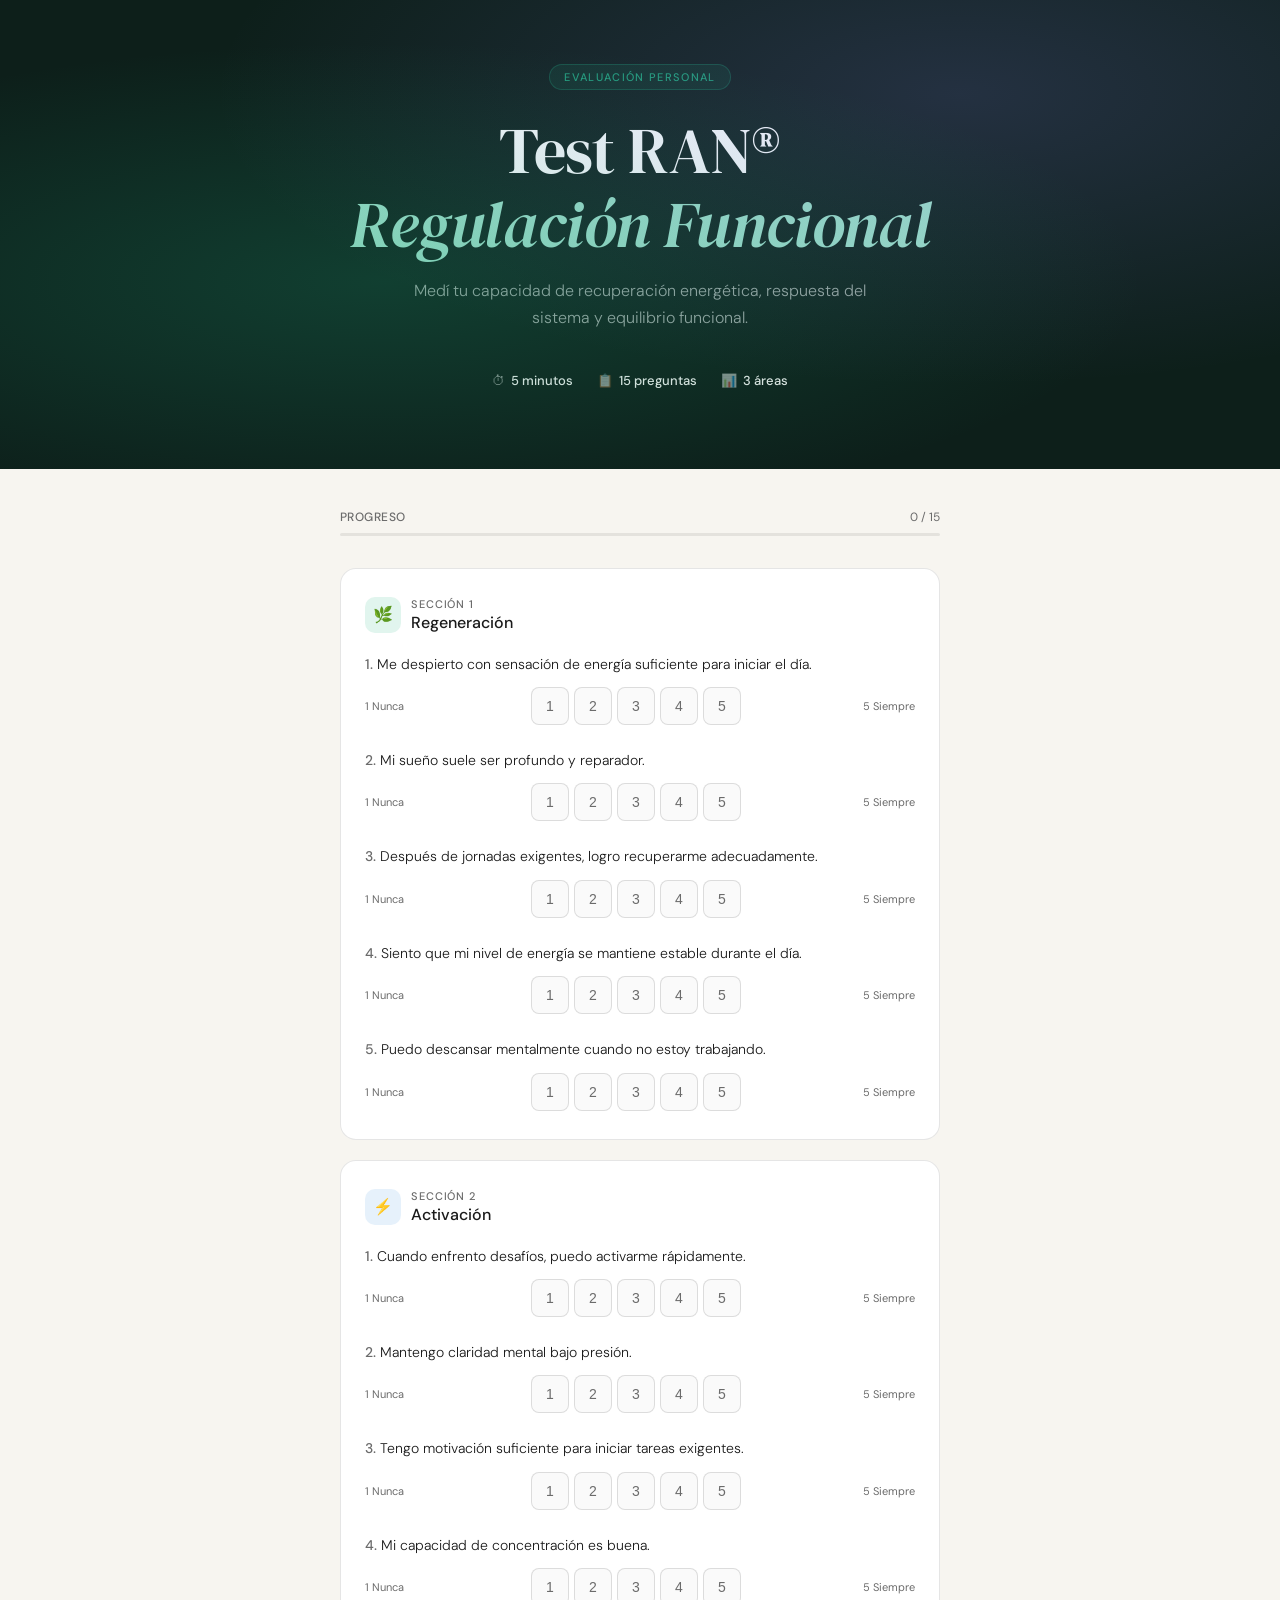
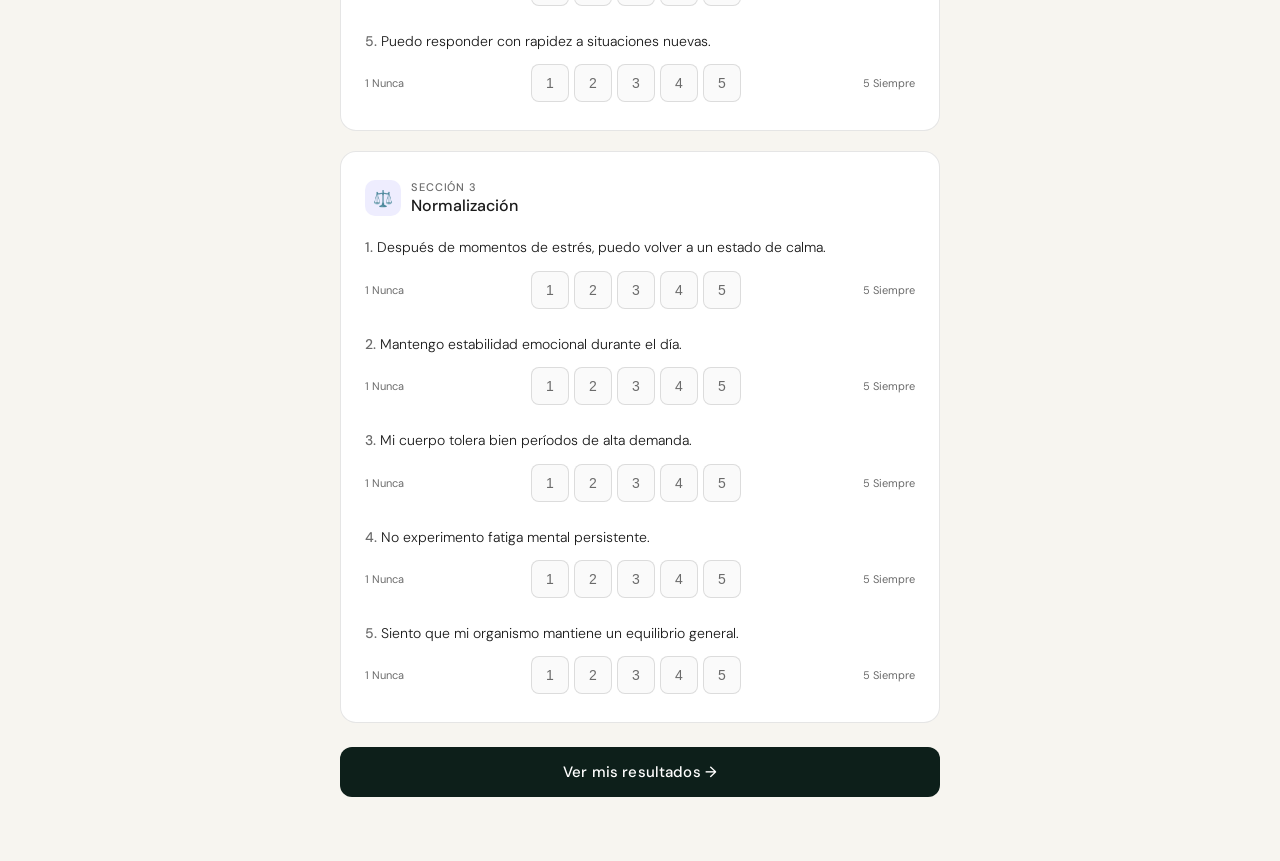
==== test-RAN.html @ b64b90e2 "Add test-RAN.html file" ====
<!DOCTYPE html>
<html lang="es">
<head>
<meta charset="UTF-8">
<meta name="viewport" content="width=device-width, initial-scale=1.0">
<title>Test RAN® — Evaluación de Regulación Funcional</title>
<link href="https://fonts.googleapis.com/css2?family=DM+Serif+Display&family=DM+Sans:wght@300;400;500&display=swap" rel="stylesheet">
<style>
  *, *::before, *::after { box-sizing: border-box; margin: 0; padding: 0; }

  :root {
    --teal: #1D9E75;
    --teal-light: #E1F5EE;
    --teal-dark: #0F6E56;
    --blue: #378ADD;
    --blue-light: #E6F1FB;
    --blue-dark: #185FA5;
    --purple: #7F77DD;
    --purple-light: #EEEDFE;
    --purple-dark: #534AB7;
    --amber: #BA7517;
    --amber-light: #FAEEDA;
    --red: #A32D2D;
    --red-light: #FCEBEB;
    --green: #3B6D11;
    --green-light: #EAF3DE;
    --text: #1a1a1a;
    --text-muted: #6b6b6b;
    --border: rgba(0,0,0,0.1);
    --bg: #f7f5f0;
    --card: #ffffff;
  }

  html { scroll-behavior: smooth; }

  body {
    font-family: 'DM Sans', sans-serif;
    background: var(--bg);
    color: var(--text);
    min-height: 100vh;
    padding: 0;
  }

  /* HERO */
  .hero {
    background: #0d1f1a;
    color: #fff;
    padding: 4rem 1.5rem 5rem;
    text-align: center;
    position: relative;
    overflow: hidden;
  }
  .hero::before {
    content: '';
    position: absolute;
    inset: 0;
    background: radial-gradient(ellipse at 30% 60%, rgba(29,158,117,0.25) 0%, transparent 60%),
                radial-gradient(ellipse at 75% 20%, rgba(127,119,221,0.2) 0%, transparent 55%);
    pointer-events: none;
  }
  .hero-eyebrow {
    display: inline-block;
    font-size: 11px;
    font-weight: 500;
    letter-spacing: 0.12em;
    text-transform: uppercase;
    color: var(--teal);
    background: rgba(29,158,117,0.12);
    border: 1px solid rgba(29,158,117,0.3);
    padding: 5px 14px;
    border-radius: 100px;
    margin-bottom: 1.5rem;
  }
  .hero h1 {
    font-family: 'DM Serif Display', serif;
    font-size: clamp(2.4rem, 6vw, 4rem);
    font-weight: 400;
    line-height: 1.15;
    margin-bottom: 1rem;
    letter-spacing: -0.01em;
  }
  .hero h1 em {
    font-style: italic;
    color: #9FE1CB;
  }
  .hero-sub {
    font-size: 16px;
    color: rgba(255,255,255,0.6);
    max-width: 480px;
    margin: 0 auto 2.5rem;
    line-height: 1.7;
    font-weight: 300;
  }
  .hero-meta {
    display: flex; gap: 1.5rem; justify-content: center; flex-wrap: wrap;
  }
  .hero-chip {
    font-size: 13px;
    color: rgba(255,255,255,0.5);
    display: flex; align-items: center; gap: 6px;
  }
  .hero-chip span { color: rgba(255,255,255,0.9); font-weight: 500; }

  /* MAIN */
  .container { max-width: 640px; margin: 0 auto; padding: 2.5rem 1.25rem 4rem; }

  /* PROGRESS */
  .progress-wrap { margin-bottom: 2rem; }
  .progress-top { display: flex; justify-content: space-between; align-items: center; margin-bottom: 8px; }
  .progress-label { font-size: 12px; color: var(--text-muted); font-weight: 500; letter-spacing: 0.04em; text-transform: uppercase; }
  .progress-count { font-size: 12px; color: var(--text-muted); }
  .progress-bar { height: 3px; background: rgba(0,0,0,0.08); border-radius: 2px; }
  .progress-fill { height: 100%; border-radius: 2px; background: var(--teal); transition: width 0.4s ease; }

  /* SECTION CARD */
  .section-card {
    background: var(--card);
    border-radius: 16px;
    border: 1px solid var(--border);
    padding: 1.75rem 1.5rem;
    margin-bottom: 1.25rem;
    animation: fadeUp 0.4s ease both;
  }
  @keyframes fadeUp {
    from { opacity: 0; transform: translateY(12px); }
    to { opacity: 1; transform: translateY(0); }
  }
  .section-card:nth-child(2) { animation-delay: 0.05s; }
  .section-card:nth-child(3) { animation-delay: 0.1s; }

  .section-head { display: flex; align-items: center; gap: 10px; margin-bottom: 1.25rem; }
  .section-icon {
    width: 36px; height: 36px; border-radius: 10px;
    display: flex; align-items: center; justify-content: center;
    font-size: 16px;
  }
  .icon-teal { background: var(--teal-light); }
  .icon-blue { background: var(--blue-light); }
  .icon-purple { background: var(--purple-light); }
  .section-info {}
  .section-num { font-size: 11px; font-weight: 500; color: var(--text-muted); text-transform: uppercase; letter-spacing: 0.08em; }
  .section-name { font-size: 16px; font-weight: 500; color: var(--text); margin-top: 1px; }

  /* QUESTIONS */
  .question { margin-bottom: 1.5rem; }
  .question:last-child { margin-bottom: 0; }
  .q-text {
    font-size: 14px; line-height: 1.6; color: var(--text);
    margin-bottom: 12px; font-weight: 300;
  }
  .q-num-inline { font-weight: 500; color: var(--text-muted); }
  .scale-wrap { display: flex; align-items: center; gap: 8px; }
  .scale-legend { font-size: 11px; color: var(--text-muted); white-space: nowrap; min-width: 44px; font-weight: 400; }
  .scale-legend.right { text-align: right; }
  .scale-btns { display: flex; gap: 5px; flex: 1; justify-content: center; }
  .sbtn {
    width: 38px; height: 38px; border-radius: 8px;
    border: 1px solid rgba(0,0,0,0.12);
    background: #fafafa;
    font-size: 14px; font-weight: 500; color: var(--text-muted);
    cursor: pointer; transition: all 0.15s;
    display: flex; align-items: center; justify-content: center;
  }
  .sbtn:hover { border-color: rgba(0,0,0,0.25); color: var(--text); transform: translateY(-1px); }
  .sbtn.active-teal { background: var(--teal); border-color: var(--teal-dark); color: #fff; transform: translateY(-1px); }
  .sbtn.active-blue { background: var(--blue); border-color: var(--blue-dark); color: #fff; transform: translateY(-1px); }
  .sbtn.active-purple { background: var(--purple); border-color: var(--purple-dark); color: #fff; transform: translateY(-1px); }

  /* SUBMIT */
  .submit-wrap { margin-top: 1.5rem; }
  .warn { font-size: 13px; color: var(--red); background: var(--red-light); border-radius: 8px; padding: 10px 14px; margin-bottom: 12px; display: none; }
  .submit-btn {
    width: 100%; padding: 15px;
    background: #0d1f1a; color: #fff;
    border: none; border-radius: 12px;
    font-family: 'DM Sans', sans-serif;
    font-size: 15px; font-weight: 500;
    cursor: pointer; transition: all 0.2s;
    letter-spacing: 0.01em;
  }
  .submit-btn:hover { background: #162e27; transform: translateY(-1px); }
  .submit-btn:active { transform: scale(0.99); }

  /* RESULTS */
  #result-view { display: none; animation: fadeUp 0.5s ease both; }
  .result-hero {
    background: #0d1f1a; color: #fff;
    border-radius: 16px; padding: 2rem 1.75rem;
    margin-bottom: 1.25rem; text-align: center;
    position: relative; overflow: hidden;
  }
  .result-hero::before {
    content: '';
    position: absolute; inset: 0;
    background: radial-gradient(ellipse at 50% 0%, rgba(29,158,117,0.3) 0%, transparent 70%);
    pointer-events: none;
  }
  .result-hero h2 {
    font-family: 'DM Serif Display', serif;
    font-size: 2rem; font-weight: 400;
    margin-bottom: 6px;
  }
  .result-hero p { font-size: 13px; color: rgba(255,255,255,0.5); font-weight: 300; }

  .area-card {
    background: var(--card);
    border: 1px solid var(--border);
    border-radius: 16px;
    padding: 1.5rem;
    margin-bottom: 1rem;
  }
  .area-top { display: flex; justify-content: space-between; align-items: flex-start; margin-bottom: 12px; }
  .area-label { font-size: 13px; color: var(--text-muted); font-weight: 400; margin-bottom: 2px; }
  .area-name-big { font-size: 17px; font-weight: 500; color: var(--text); }
  .area-score-big { font-size: 2rem; font-weight: 500; line-height: 1; }
  .area-score-max { font-size: 13px; color: var(--text-muted); }
  .area-bar-bg { height: 5px; background: rgba(0,0,0,0.07); border-radius: 3px; margin-bottom: 12px; }
  .area-bar-fill { height: 100%; border-radius: 3px; transition: width 0.8s cubic-bezier(.4,0,.2,1); width: 0; }
  .area-diag { display: inline-block; font-size: 13px; font-weight: 500; padding: 5px 12px; border-radius: 100px; }
  .d-opt { background: var(--green-light); color: var(--green); }
  .d-bien { background: var(--blue-light); color: var(--blue-dark); }
  .d-riesgo { background: var(--amber-light); color: var(--amber); }
  .d-dis { background: var(--red-light); color: var(--red); }

  .scale-ref {
    background: var(--card); border: 1px solid var(--border);
    border-radius: 12px; padding: 1.25rem 1.5rem; margin-bottom: 1.25rem;
  }
  .scale-ref h3 { font-size: 13px; font-weight: 500; color: var(--text-muted); text-transform: uppercase; letter-spacing: 0.06em; margin-bottom: 12px; }
  .scale-item { display: flex; align-items: center; gap: 10px; margin-bottom: 8px; font-size: 13px; }
  .scale-dot { width: 8px; height: 8px; border-radius: 50%; flex-shrink: 0; }
  .scale-item:last-child { margin-bottom: 0; }

  .result-footer { font-size: 12px; color: var(--text-muted); line-height: 1.7; text-align: center; margin-bottom: 1.5rem; font-weight: 300; }

  .restart-btn {
    width: 100%; padding: 13px;
    background: transparent; color: var(--text-muted);
    border: 1px solid var(--border); border-radius: 12px;
    font-family: 'DM Sans', sans-serif; font-size: 14px;
    cursor: pointer; transition: all 0.15s;
  }
  .restart-btn:hover { background: rgba(0,0,0,0.04); color: var(--text); }

  @media (max-width: 480px) {
    .hero { padding: 3rem 1.25rem 4rem; }
    .sbtn { width: 34px; height: 34px; font-size: 13px; }
    .scale-legend { display: none; }
    .scale-btns { justify-content: space-between; width: 100%; }
  }
</style>
</head>
<body>

<div class="hero">
  <div class="hero-eyebrow">Evaluación Personal</div>
  <h1>Test RAN®<br><em>Regulación Funcional</em></h1>
  <p class="hero-sub">Medí tu capacidad de recuperación energética, respuesta del sistema y equilibrio funcional.</p>
  <div class="hero-meta">
    <div class="hero-chip">⏱ <span>5 minutos</span></div>
    <div class="hero-chip">📋 <span>15 preguntas</span></div>
    <div class="hero-chip">📊 <span>3 áreas</span></div>
  </div>
</div>

<div class="container">

  <div id="form-view">
    <div class="progress-wrap">
      <div class="progress-top">
        <span class="progress-label">Progreso</span>
        <span class="progress-count" id="prog-count">0 / 15</span>
      </div>
      <div class="progress-bar"><div class="progress-fill" id="prog-fill" style="width:0%"></div></div>
    </div>

    <div class="section-card">
      <div class="section-head">
        <div class="section-icon icon-teal">🌿</div>
        <div class="section-info">
          <div class="section-num">Sección 1</div>
          <div class="section-name">Regeneración</div>
        </div>
      </div>
      <div id="s1-q"></div>
    </div>

    <div class="section-card">
      <div class="section-head">
        <div class="section-icon icon-blue">⚡</div>
        <div class="section-info">
          <div class="section-num">Sección 2</div>
          <div class="section-name">Activación</div>
        </div>
      </div>
      <div id="s2-q"></div>
    </div>

    <div class="section-card">
      <div class="section-head">
        <div class="section-icon icon-purple">⚖️</div>
        <div class="section-info">
          <div class="section-num">Sección 3</div>
          <div class="section-name">Normalización</div>
        </div>
      </div>
      <div id="s3-q"></div>
    </div>

    <div class="submit-wrap">
      <div class="warn" id="warn">Por favor, respondé todas las preguntas antes de continuar.</div>
      <button class="submit-btn" onclick="submitTest()">Ver mis resultados →</button>
    </div>
  </div>

  <div id="result-view">
    <div class="result-hero">
      <h2>¡Test completado!</h2>
      <p>Resultados de tu evaluación RAN®</p>
    </div>

    <div id="areas-out"></div>

    <div class="scale-ref">
      <h3>Escala de referencia</h3>
      <div class="scale-item"><div class="scale-dot" style="background:#3B6D11"></div><strong>20–25 pts:</strong> Sistema funcional óptimo</div>
      <div class="scale-item"><div class="scale-dot" style="background:#185FA5"></div><strong>15–19 pts:</strong> Área funcional pero mejorable</div>
      <div class="scale-item"><div class="scale-dot" style="background:#BA7517"></div><strong>10–14 pts:</strong> Riesgo de desregulación</div>
      <div class="scale-item"><div class="scale-dot" style="background:#A32D2D"></div><strong>Menos de 10 pts:</strong> Disfunción significativa</div>
    </div>

    <p class="result-footer">Este test evalúa tu capacidad de recuperación energética,<br>respuesta del sistema y regulación funcional.</p>
    <button class="restart-btn" onclick="restartTest()">↺ Volver a realizar el test</button>
  </div>

</div>

<script>
const DATA = [
  { id:'s1', cls:'active-teal', color:'#1D9E75', name:'Regeneración', qs:[
    'Me despierto con sensación de energía suficiente para iniciar el día.',
    'Mi sueño suele ser profundo y reparador.',
    'Después de jornadas exigentes, logro recuperarme adecuadamente.',
    'Siento que mi nivel de energía se mantiene estable durante el día.',
    'Puedo descansar mentalmente cuando no estoy trabajando.'
  ]},
  { id:'s2', cls:'active-blue', color:'#378ADD', name:'Activación', qs:[
    'Cuando enfrento desafíos, puedo activarme rápidamente.',
    'Mantengo claridad mental bajo presión.',
    'Tengo motivación suficiente para iniciar tareas exigentes.',
    'Mi capacidad de concentración es buena.',
    'Puedo responder con rapidez a situaciones nuevas.'
  ]},
  { id:'s3', cls:'active-purple', color:'#7F77DD', name:'Normalización', qs:[
    'Después de momentos de estrés, puedo volver a un estado de calma.',
    'Mantengo estabilidad emocional durante el día.',
    'Mi cuerpo tolera bien períodos de alta demanda.',
    'No experimento fatiga mental persistente.',
    'Siento que mi organismo mantiene un equilibrio general.'
  ]}
];

const answers = {};

function getDiag(s) {
  if (s >= 20) return { text:'Sistema funcional óptimo', cls:'d-opt' };
  if (s >= 15) return { text:'Área funcional pero mejorable', cls:'d-bien' };
  if (s >= 10) return { text:'Riesgo de desregulación', cls:'d-riesgo' };
  return { text:'Disfunción significativa', cls:'d-dis' };
}

function buildAll() {
  DATA.forEach(sec => {
    const wrap = document.getElementById(sec.id + '-q');
    wrap.innerHTML = '';
    sec.qs.forEach((q, i) => {
      const div = document.createElement('div');
      div.className = 'question';
      div.innerHTML = `<p class="q-text"><span class="q-num-inline">${i+1}.</span> ${q}</p>
        <div class="scale-wrap">
          <span class="scale-legend">1 Nunca</span>
          <div class="scale-btns" id="${sec.id}-q${i}">
            ${[1,2,3,4,5].map(v=>`<button class="sbtn" onclick="pick('${sec.id}',${i},${v},this,'${sec.cls}')">${v}</button>`).join('')}
          </div>
          <span class="scale-legend right">5 Siempre</span>
        </div>`;
      wrap.appendChild(div);
    });
  });
}

function pick(sid, qi, val, btn, cls) {
  const key = sid + '-' + qi;
  answers[key] = val;
  const row = document.getElementById(sid + '-q' + qi);
  row.querySelectorAll('.sbtn').forEach(b => b.className = 'sbtn');
  btn.classList.add(cls);
  const total = Object.keys(answers).length;
  document.getElementById('prog-fill').style.width = (total / 15 * 100) + '%';
  document.getElementById('prog-count').textContent = total + ' / 15';
}

function submitTest() {
  if (Object.keys(answers).length < 15) {
    document.getElementById('warn').style.display = 'block';
    return;
  }
  document.getElementById('warn').style.display = 'none';

  const out = document.getElementById('areas-out');
  out.innerHTML = '';

  DATA.forEach(sec => {
    let score = 0;
    for (let i = 0; i < 5; i++) score += answers[sec.id + '-' + i];
    const pct = Math.round(score / 25 * 100);
    const d = getDiag(score);
    const card = document.createElement('div');
    card.className = 'area-card';
    card.innerHTML = `
      <div class="area-top">
        <div>
          <div class="area-label">Área evaluada</div>
          <div class="area-name-big">${sec.name}</div>
        </div>
        <div style="text-align:right">
          <div class="area-score-big" style="color:${sec.color}">${score}</div>
          <div class="area-score-max">/ 25 pts</div>
        </div>
      </div>
      <div class="area-bar-bg"><div class="area-bar-fill" id="bar-${sec.id}" style="background:${sec.color}"></div></div>
      <span class="area-diag ${d.cls}">${d.text}</span>`;
    out.appendChild(card);
    setTimeout(() => {
      document.getElementById('bar-' + sec.id).style.width = pct + '%';
    }, 100);
  });

  document.getElementById('form-view').style.display = 'none';
  document.getElementById('result-view').style.display = 'block';
  window.scrollTo({ top: 0, behavior: 'smooth' });
}

function restartTest() {
  for (let k in answers) delete answers[k];
  buildAll();
  document.getElementById('prog-fill').style.width = '0%';
  document.getElementById('prog-count').textContent = '0 / 15';
  document.getElementById('result-view').style.display = 'none';
  document.getElementById('form-view').style.display = 'block';
  window.scrollTo({ top: 0, behavior: 'smooth' });
}

buildAll();
</script>
</body>
</html>
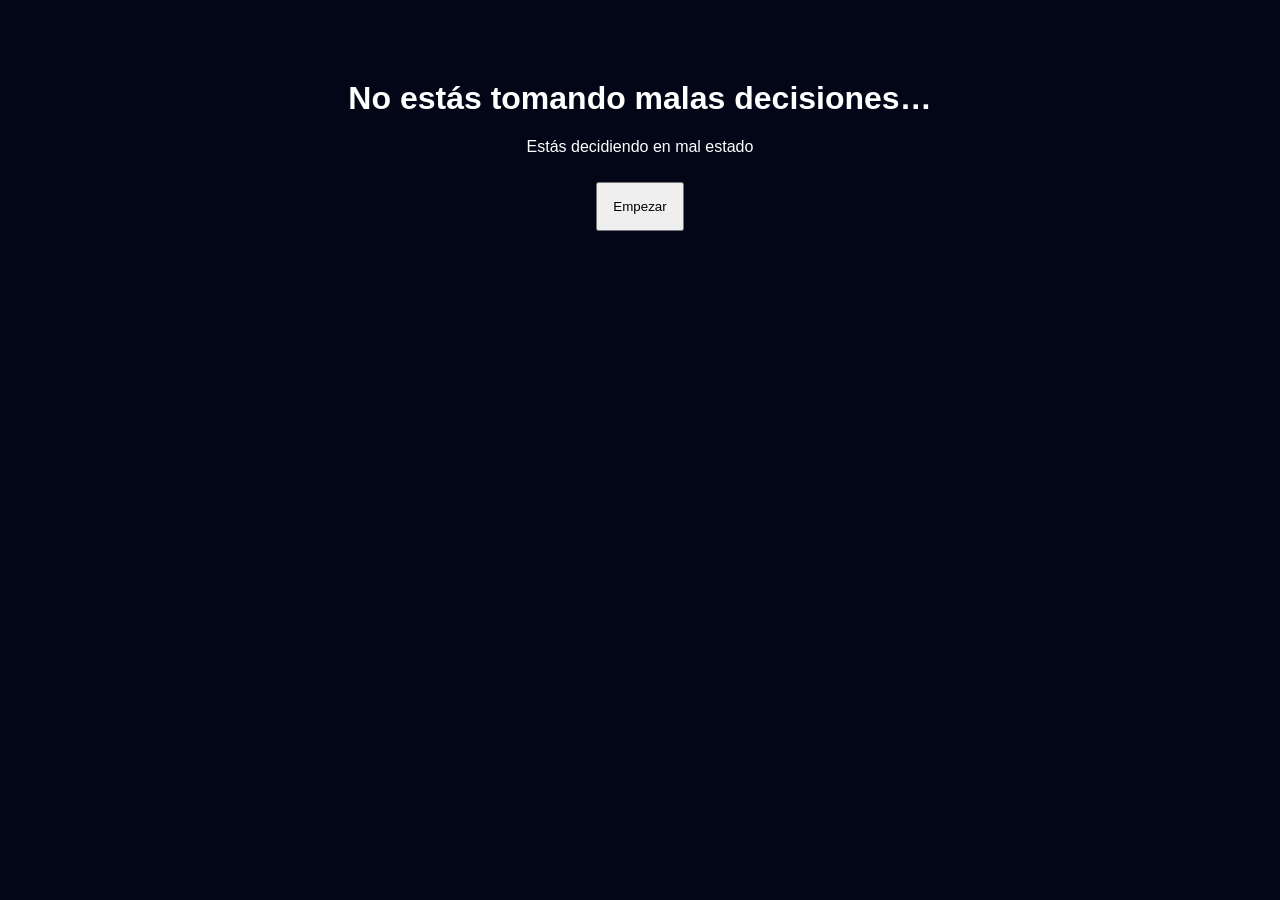
==== commit 627bbbc9: "Update test-RAN.html" ====
--- a/test-RAN.html
+++ b/test-RAN.html
@@ -2,456 +2,104 @@
 <html lang="es">
 <head>
 <meta charset="UTF-8">
-<meta name="viewport" content="width=device-width, initial-scale=1.0">
-<title>Test RAN® — Evaluación de Regulación Funcional</title>
-<link href="https://fonts.googleapis.com/css2?family=DM+Serif+Display&family=DM+Sans:wght@300;400;500&display=swap" rel="stylesheet">
+<title>RAN Test</title>
+
 <style>
-  *, *::before, *::after { box-sizing: border-box; margin: 0; padding: 0; }
+body {
+  margin: 0;
+  font-family: Arial;
+  background: #020617;
+  color: white;
+  text-align: center;
+}
+.card {
+  max-width: 600px;
+  margin: 80px auto;
+}
+button {
+  padding: 15px;
+  margin: 10px;
+  cursor: pointer;
+}
+.hidden { display: none; }
+</style>
 
-  :root {
-    --teal: #1D9E75;
-    --teal-light: #E1F5EE;
-    --teal-dark: #0F6E56;
-    --blue: #378ADD;
-    --blue-light: #E6F1FB;
-    --blue-dark: #185FA5;
-    --purple: #7F77DD;
-    --purple-light: #EEEDFE;
-    --purple-dark: #534AB7;
-    --amber: #BA7517;
-    --amber-light: #FAEEDA;
-    --red: #A32D2D;
-    --red-light: #FCEBEB;
-    --green: #3B6D11;
-    --green-light: #EAF3DE;
-    --text: #1a1a1a;
-    --text-muted: #6b6b6b;
-    --border: rgba(0,0,0,0.1);
-    --bg: #f7f5f0;
-    --card: #ffffff;
-  }
-
-  html { scroll-behavior: smooth; }
-
-  body {
-    font-family: 'DM Sans', sans-serif;
-    background: var(--bg);
-    color: var(--text);
-    min-height: 100vh;
-    padding: 0;
-  }
-
-  /* HERO */
-  .hero {
-    background: #0d1f1a;
-    color: #fff;
-    padding: 4rem 1.5rem 5rem;
-    text-align: center;
-    position: relative;
-    overflow: hidden;
-  }
-  .hero::before {
-    content: '';
-    position: absolute;
-    inset: 0;
-    background: radial-gradient(ellipse at 30% 60%, rgba(29,158,117,0.25) 0%, transparent 60%),
-                radial-gradient(ellipse at 75% 20%, rgba(127,119,221,0.2) 0%, transparent 55%);
-    pointer-events: none;
-  }
-  .hero-eyebrow {
-    display: inline-block;
-    font-size: 11px;
-    font-weight: 500;
-    letter-spacing: 0.12em;
-    text-transform: uppercase;
-    color: var(--teal);
-    background: rgba(29,158,117,0.12);
-    border: 1px solid rgba(29,158,117,0.3);
-    padding: 5px 14px;
-    border-radius: 100px;
-    margin-bottom: 1.5rem;
-  }
-  .hero h1 {
-    font-family: 'DM Serif Display', serif;
-    font-size: clamp(2.4rem, 6vw, 4rem);
-    font-weight: 400;
-    line-height: 1.15;
-    margin-bottom: 1rem;
-    letter-spacing: -0.01em;
-  }
-  .hero h1 em {
-    font-style: italic;
-    color: #9FE1CB;
-  }
-  .hero-sub {
-    font-size: 16px;
-    color: rgba(255,255,255,0.6);
-    max-width: 480px;
-    margin: 0 auto 2.5rem;
-    line-height: 1.7;
-    font-weight: 300;
-  }
-  .hero-meta {
-    display: flex; gap: 1.5rem; justify-content: center; flex-wrap: wrap;
-  }
-  .hero-chip {
-    font-size: 13px;
-    color: rgba(255,255,255,0.5);
-    display: flex; align-items: center; gap: 6px;
-  }
-  .hero-chip span { color: rgba(255,255,255,0.9); font-weight: 500; }
-
-  /* MAIN */
-  .container { max-width: 640px; margin: 0 auto; padding: 2.5rem 1.25rem 4rem; }
-
-  /* PROGRESS */
-  .progress-wrap { margin-bottom: 2rem; }
-  .progress-top { display: flex; justify-content: space-between; align-items: center; margin-bottom: 8px; }
-  .progress-label { font-size: 12px; color: var(--text-muted); font-weight: 500; letter-spacing: 0.04em; text-transform: uppercase; }
-  .progress-count { font-size: 12px; color: var(--text-muted); }
-  .progress-bar { height: 3px; background: rgba(0,0,0,0.08); border-radius: 2px; }
-  .progress-fill { height: 100%; border-radius: 2px; background: var(--teal); transition: width 0.4s ease; }
-
-  /* SECTION CARD */
-  .section-card {
-    background: var(--card);
-    border-radius: 16px;
-    border: 1px solid var(--border);
-    padding: 1.75rem 1.5rem;
-    margin-bottom: 1.25rem;
-    animation: fadeUp 0.4s ease both;
-  }
-  @keyframes fadeUp {
-    from { opacity: 0; transform: translateY(12px); }
-    to { opacity: 1; transform: translateY(0); }
-  }
-  .section-card:nth-child(2) { animation-delay: 0.05s; }
-  .section-card:nth-child(3) { animation-delay: 0.1s; }
-
-  .section-head { display: flex; align-items: center; gap: 10px; margin-bottom: 1.25rem; }
-  .section-icon {
-    width: 36px; height: 36px; border-radius: 10px;
-    display: flex; align-items: center; justify-content: center;
-    font-size: 16px;
-  }
-  .icon-teal { background: var(--teal-light); }
-  .icon-blue { background: var(--blue-light); }
-  .icon-purple { background: var(--purple-light); }
-  .section-info {}
-  .section-num { font-size: 11px; font-weight: 500; color: var(--text-muted); text-transform: uppercase; letter-spacing: 0.08em; }
-  .section-name { font-size: 16px; font-weight: 500; color: var(--text); margin-top: 1px; }
-
-  /* QUESTIONS */
-  .question { margin-bottom: 1.5rem; }
-  .question:last-child { margin-bottom: 0; }
-  .q-text {
-    font-size: 14px; line-height: 1.6; color: var(--text);
-    margin-bottom: 12px; font-weight: 300;
-  }
-  .q-num-inline { font-weight: 500; color: var(--text-muted); }
-  .scale-wrap { display: flex; align-items: center; gap: 8px; }
-  .scale-legend { font-size: 11px; color: var(--text-muted); white-space: nowrap; min-width: 44px; font-weight: 400; }
-  .scale-legend.right { text-align: right; }
-  .scale-btns { display: flex; gap: 5px; flex: 1; justify-content: center; }
-  .sbtn {
-    width: 38px; height: 38px; border-radius: 8px;
-    border: 1px solid rgba(0,0,0,0.12);
-    background: #fafafa;
-    font-size: 14px; font-weight: 500; color: var(--text-muted);
-    cursor: pointer; transition: all 0.15s;
-    display: flex; align-items: center; justify-content: center;
-  }
-  .sbtn:hover { border-color: rgba(0,0,0,0.25); color: var(--text); transform: translateY(-1px); }
-  .sbtn.active-teal { background: var(--teal); border-color: var(--teal-dark); color: #fff; transform: translateY(-1px); }
-  .sbtn.active-blue { background: var(--blue); border-color: var(--blue-dark); color: #fff; transform: translateY(-1px); }
-  .sbtn.active-purple { background: var(--purple); border-color: var(--purple-dark); color: #fff; transform: translateY(-1px); }
-
-  /* SUBMIT */
-  .submit-wrap { margin-top: 1.5rem; }
-  .warn { font-size: 13px; color: var(--red); background: var(--red-light); border-radius: 8px; padding: 10px 14px; margin-bottom: 12px; display: none; }
-  .submit-btn {
-    width: 100%; padding: 15px;
-    background: #0d1f1a; color: #fff;
-    border: none; border-radius: 12px;
-    font-family: 'DM Sans', sans-serif;
-    font-size: 15px; font-weight: 500;
-    cursor: pointer; transition: all 0.2s;
-    letter-spacing: 0.01em;
-  }
-  .submit-btn:hover { background: #162e27; transform: translateY(-1px); }
-  .submit-btn:active { transform: scale(0.99); }
-
-  /* RESULTS */
-  #result-view { display: none; animation: fadeUp 0.5s ease both; }
-  .result-hero {
-    background: #0d1f1a; color: #fff;
-    border-radius: 16px; padding: 2rem 1.75rem;
-    margin-bottom: 1.25rem; text-align: center;
-    position: relative; overflow: hidden;
-  }
-  .result-hero::before {
-    content: '';
-    position: absolute; inset: 0;
-    background: radial-gradient(ellipse at 50% 0%, rgba(29,158,117,0.3) 0%, transparent 70%);
-    pointer-events: none;
-  }
-  .result-hero h2 {
-    font-family: 'DM Serif Display', serif;
-    font-size: 2rem; font-weight: 400;
-    margin-bottom: 6px;
-  }
-  .result-hero p { font-size: 13px; color: rgba(255,255,255,0.5); font-weight: 300; }
-
-  .area-card {
-    background: var(--card);
-    border: 1px solid var(--border);
-    border-radius: 16px;
-    padding: 1.5rem;
-    margin-bottom: 1rem;
-  }
-  .area-top { display: flex; justify-content: space-between; align-items: flex-start; margin-bottom: 12px; }
-  .area-label { font-size: 13px; color: var(--text-muted); font-weight: 400; margin-bottom: 2px; }
-  .area-name-big { font-size: 17px; font-weight: 500; color: var(--text); }
-  .area-score-big { font-size: 2rem; font-weight: 500; line-height: 1; }
-  .area-score-max { font-size: 13px; color: var(--text-muted); }
-  .area-bar-bg { height: 5px; background: rgba(0,0,0,0.07); border-radius: 3px; margin-bottom: 12px; }
-  .area-bar-fill { height: 100%; border-radius: 3px; transition: width 0.8s cubic-bezier(.4,0,.2,1); width: 0; }
-  .area-diag { display: inline-block; font-size: 13px; font-weight: 500; padding: 5px 12px; border-radius: 100px; }
-  .d-opt { background: var(--green-light); color: var(--green); }
-  .d-bien { background: var(--blue-light); color: var(--blue-dark); }
-  .d-riesgo { background: var(--amber-light); color: var(--amber); }
-  .d-dis { background: var(--red-light); color: var(--red); }
-
-  .scale-ref {
-    background: var(--card); border: 1px solid var(--border);
-    border-radius: 12px; padding: 1.25rem 1.5rem; margin-bottom: 1.25rem;
-  }
-  .scale-ref h3 { font-size: 13px; font-weight: 500; color: var(--text-muted); text-transform: uppercase; letter-spacing: 0.06em; margin-bottom: 12px; }
-  .scale-item { display: flex; align-items: center; gap: 10px; margin-bottom: 8px; font-size: 13px; }
-  .scale-dot { width: 8px; height: 8px; border-radius: 50%; flex-shrink: 0; }
-  .scale-item:last-child { margin-bottom: 0; }
-
-  .result-footer { font-size: 12px; color: var(--text-muted); line-height: 1.7; text-align: center; margin-bottom: 1.5rem; font-weight: 300; }
-
-  .restart-btn {
-    width: 100%; padding: 13px;
-    background: transparent; color: var(--text-muted);
-    border: 1px solid var(--border); border-radius: 12px;
-    font-family: 'DM Sans', sans-serif; font-size: 14px;
-    cursor: pointer; transition: all 0.15s;
-  }
-  .restart-btn:hover { background: rgba(0,0,0,0.04); color: var(--text); }
-
-  @media (max-width: 480px) {
-    .hero { padding: 3rem 1.25rem 4rem; }
-    .sbtn { width: 34px; height: 34px; font-size: 13px; }
-    .scale-legend { display: none; }
-    .scale-btns { justify-content: space-between; width: 100%; }
-  }
-</style>
 </head>
 <body>
 
-<div class="hero">
-  <div class="hero-eyebrow">Evaluación Personal</div>
-  <h1>Test RAN®<br><em>Regulación Funcional</em></h1>
-  <p class="hero-sub">Medí tu capacidad de recuperación energética, respuesta del sistema y equilibrio funcional.</p>
-  <div class="hero-meta">
-    <div class="hero-chip">⏱ <span>5 minutos</span></div>
-    <div class="hero-chip">📋 <span>15 preguntas</span></div>
-    <div class="hero-chip">📊 <span>3 áreas</span></div>
-  </div>
+<div id="start" class="card">
+  <h1>No estás tomando malas decisiones…</h1>
+  <p>Estás decidiendo en mal estado</p>
+  <button onclick="startTest()">Empezar</button>
 </div>
 
-<div class="container">
+<div id="quiz" class="card hidden">
+  <h2 id="question"></h2>
+  <button onclick="answer(1)">1</button>
+  <button onclick="answer(2)">2</button>
+  <button onclick="answer(3)">3</button>
+  <button onclick="answer(4)">4</button>
+  <button onclick="answer(5)">5</button>
+</div>
 
-  <div id="form-view">
-    <div class="progress-wrap">
-      <div class="progress-top">
-        <span class="progress-label">Progreso</span>
-        <span class="progress-count" id="prog-count">0 / 15</span>
-      </div>
-      <div class="progress-bar"><div class="progress-fill" id="prog-fill" style="width:0%"></div></div>
-    </div>
-
-    <div class="section-card">
-      <div class="section-head">
-        <div class="section-icon icon-teal">🌿</div>
-        <div class="section-info">
-          <div class="section-num">Sección 1</div>
-          <div class="section-name">Regeneración</div>
-        </div>
-      </div>
-      <div id="s1-q"></div>
-    </div>
-
-    <div class="section-card">
-      <div class="section-head">
-        <div class="section-icon icon-blue">⚡</div>
-        <div class="section-info">
-          <div class="section-num">Sección 2</div>
-          <div class="section-name">Activación</div>
-        </div>
-      </div>
-      <div id="s2-q"></div>
-    </div>
-
-    <div class="section-card">
-      <div class="section-head">
-        <div class="section-icon icon-purple">⚖️</div>
-        <div class="section-info">
-          <div class="section-num">Sección 3</div>
-          <div class="section-name">Normalización</div>
-        </div>
-      </div>
-      <div id="s3-q"></div>
-    </div>
-
-    <div class="submit-wrap">
-      <div class="warn" id="warn">Por favor, respondé todas las preguntas antes de continuar.</div>
-      <button class="submit-btn" onclick="submitTest()">Ver mis resultados →</button>
-    </div>
-  </div>
-
-  <div id="result-view">
-    <div class="result-hero">
-      <h2>¡Test completado!</h2>
-      <p>Resultados de tu evaluación RAN®</p>
-    </div>
-
-    <div id="areas-out"></div>
-
-    <div class="scale-ref">
-      <h3>Escala de referencia</h3>
-      <div class="scale-item"><div class="scale-dot" style="background:#3B6D11"></div><strong>20–25 pts:</strong> Sistema funcional óptimo</div>
-      <div class="scale-item"><div class="scale-dot" style="background:#185FA5"></div><strong>15–19 pts:</strong> Área funcional pero mejorable</div>
-      <div class="scale-item"><div class="scale-dot" style="background:#BA7517"></div><strong>10–14 pts:</strong> Riesgo de desregulación</div>
-      <div class="scale-item"><div class="scale-dot" style="background:#A32D2D"></div><strong>Menos de 10 pts:</strong> Disfunción significativa</div>
-    </div>
-
-    <p class="result-footer">Este test evalúa tu capacidad de recuperación energética,<br>respuesta del sistema y regulación funcional.</p>
-    <button class="restart-btn" onclick="restartTest()">↺ Volver a realizar el test</button>
-  </div>
-
+<div id="result" class="card hidden">
+  <h2 id="resultText"></h2>
+  <p id="score"></p>
 </div>
 
 <script>
-const DATA = [
-  { id:'s1', cls:'active-teal', color:'#1D9E75', name:'Regeneración', qs:[
-    'Me despierto con sensación de energía suficiente para iniciar el día.',
-    'Mi sueño suele ser profundo y reparador.',
-    'Después de jornadas exigentes, logro recuperarme adecuadamente.',
-    'Siento que mi nivel de energía se mantiene estable durante el día.',
-    'Puedo descansar mentalmente cuando no estoy trabajando.'
-  ]},
-  { id:'s2', cls:'active-blue', color:'#378ADD', name:'Activación', qs:[
-    'Cuando enfrento desafíos, puedo activarme rápidamente.',
-    'Mantengo claridad mental bajo presión.',
-    'Tengo motivación suficiente para iniciar tareas exigentes.',
-    'Mi capacidad de concentración es buena.',
-    'Puedo responder con rapidez a situaciones nuevas.'
-  ]},
-  { id:'s3', cls:'active-purple', color:'#7F77DD', name:'Normalización', qs:[
-    'Después de momentos de estrés, puedo volver a un estado de calma.',
-    'Mantengo estabilidad emocional durante el día.',
-    'Mi cuerpo tolera bien períodos de alta demanda.',
-    'No experimento fatiga mental persistente.',
-    'Siento que mi organismo mantiene un equilibrio general.'
-  ]}
+let i = 0;
+let score = 0;
+
+const questions = [
+"¿Te cuesta concentrarte?",
+"¿Te sentís cansado mentalmente?",
+"¿Te distraés fácil?",
+"¿Tenés claridad mental?",
+"¿Podés sostener foco?",
+"¿Te cuesta decidir?",
+"¿Sentís saturación?",
+"¿Te cuesta priorizar?",
+"¿Tenés energía mental?",
+"¿Estás enfocado?"
 ];
 
-const answers = {};
-
-function getDiag(s) {
-  if (s >= 20) return { text:'Sistema funcional óptimo', cls:'d-opt' };
-  if (s >= 15) return { text:'Área funcional pero mejorable', cls:'d-bien' };
-  if (s >= 10) return { text:'Riesgo de desregulación', cls:'d-riesgo' };
-  return { text:'Disfunción significativa', cls:'d-dis' };
+function startTest() {
+  document.getElementById("start").classList.add("hidden");
+  document.getElementById("quiz").classList.remove("hidden");
+  load();
 }
 
-function buildAll() {
-  DATA.forEach(sec => {
-    const wrap = document.getElementById(sec.id + '-q');
-    wrap.innerHTML = '';
-    sec.qs.forEach((q, i) => {
-      const div = document.createElement('div');
-      div.className = 'question';
-      div.innerHTML = `<p class="q-text"><span class="q-num-inline">${i+1}.</span> ${q}</p>
-        <div class="scale-wrap">
-          <span class="scale-legend">1 Nunca</span>
-          <div class="scale-btns" id="${sec.id}-q${i}">
-            ${[1,2,3,4,5].map(v=>`<button class="sbtn" onclick="pick('${sec.id}',${i},${v},this,'${sec.cls}')">${v}</button>`).join('')}
-          </div>
-          <span class="scale-legend right">5 Siempre</span>
-        </div>`;
-      wrap.appendChild(div);
-    });
-  });
+function load() {
+  document.getElementById("question").innerText = questions[i];
 }
 
-function pick(sid, qi, val, btn, cls) {
-  const key = sid + '-' + qi;
-  answers[key] = val;
-  const row = document.getElementById(sid + '-q' + qi);
-  row.querySelectorAll('.sbtn').forEach(b => b.className = 'sbtn');
-  btn.classList.add(cls);
-  const total = Object.keys(answers).length;
-  document.getElementById('prog-fill').style.width = (total / 15 * 100) + '%';
-  document.getElementById('prog-count').textContent = total + ' / 15';
+function answer(v) {
+  score += v;
+  i++;
+
+  if (i < questions.length) {
+    load();
+  } else {
+    showResult();
+  }
 }
 
-function submitTest() {
-  if (Object.keys(answers).length < 15) {
-    document.getElementById('warn').style.display = 'block';
-    return;
-  }
-  document.getElementById('warn').style.display = 'none';
+function showResult() {
+  document.getElementById("quiz").classList.add("hidden");
+  document.getElementById("result").classList.remove("hidden");
 
-  const out = document.getElementById('areas-out');
-  out.innerHTML = '';
+  let text = "";
 
-  DATA.forEach(sec => {
-    let score = 0;
-    for (let i = 0; i < 5; i++) score += answers[sec.id + '-' + i];
-    const pct = Math.round(score / 25 * 100);
-    const d = getDiag(score);
-    const card = document.createElement('div');
-    card.className = 'area-card';
-    card.innerHTML = `
-      <div class="area-top">
-        <div>
-          <div class="area-label">Área evaluada</div>
-          <div class="area-name-big">${sec.name}</div>
-        </div>
-        <div style="text-align:right">
-          <div class="area-score-big" style="color:${sec.color}">${score}</div>
-          <div class="area-score-max">/ 25 pts</div>
-        </div>
-      </div>
-      <div class="area-bar-bg"><div class="area-bar-fill" id="bar-${sec.id}" style="background:${sec.color}"></div></div>
-      <span class="area-diag ${d.cls}">${d.text}</span>`;
-    out.appendChild(card);
-    setTimeout(() => {
-      document.getElementById('bar-' + sec.id).style.width = pct + '%';
-    }, 100);
-  });
+  if (score < 20) text = "Saturación";
+  else if (score < 30) text = "Fatiga cognitiva";
+  else if (score < 40) text = "Operativo";
+  else text = "Alta claridad";
 
-  document.getElementById('form-view').style.display = 'none';
-  document.getElementById('result-view').style.display = 'block';
-  window.scrollTo({ top: 0, behavior: 'smooth' });
+  document.getElementById("resultText").innerText = text;
+  document.getElementById("score").innerText = score + "/50";
 }
+</script>
 
-function restartTest() {
-  for (let k in answers) delete answers[k];
-  buildAll();
-  document.getElementById('prog-fill').style.width = '0%';
-  document.getElementById('prog-count').textContent = '0 / 15';
-  document.getElementById('result-view').style.display = 'none';
-  document.getElementById('form-view').style.display = 'block';
-  window.scrollTo({ top: 0, behavior: 'smooth' });
-}
-
-buildAll();
-</script>
 </body>
-</html>+</html>
